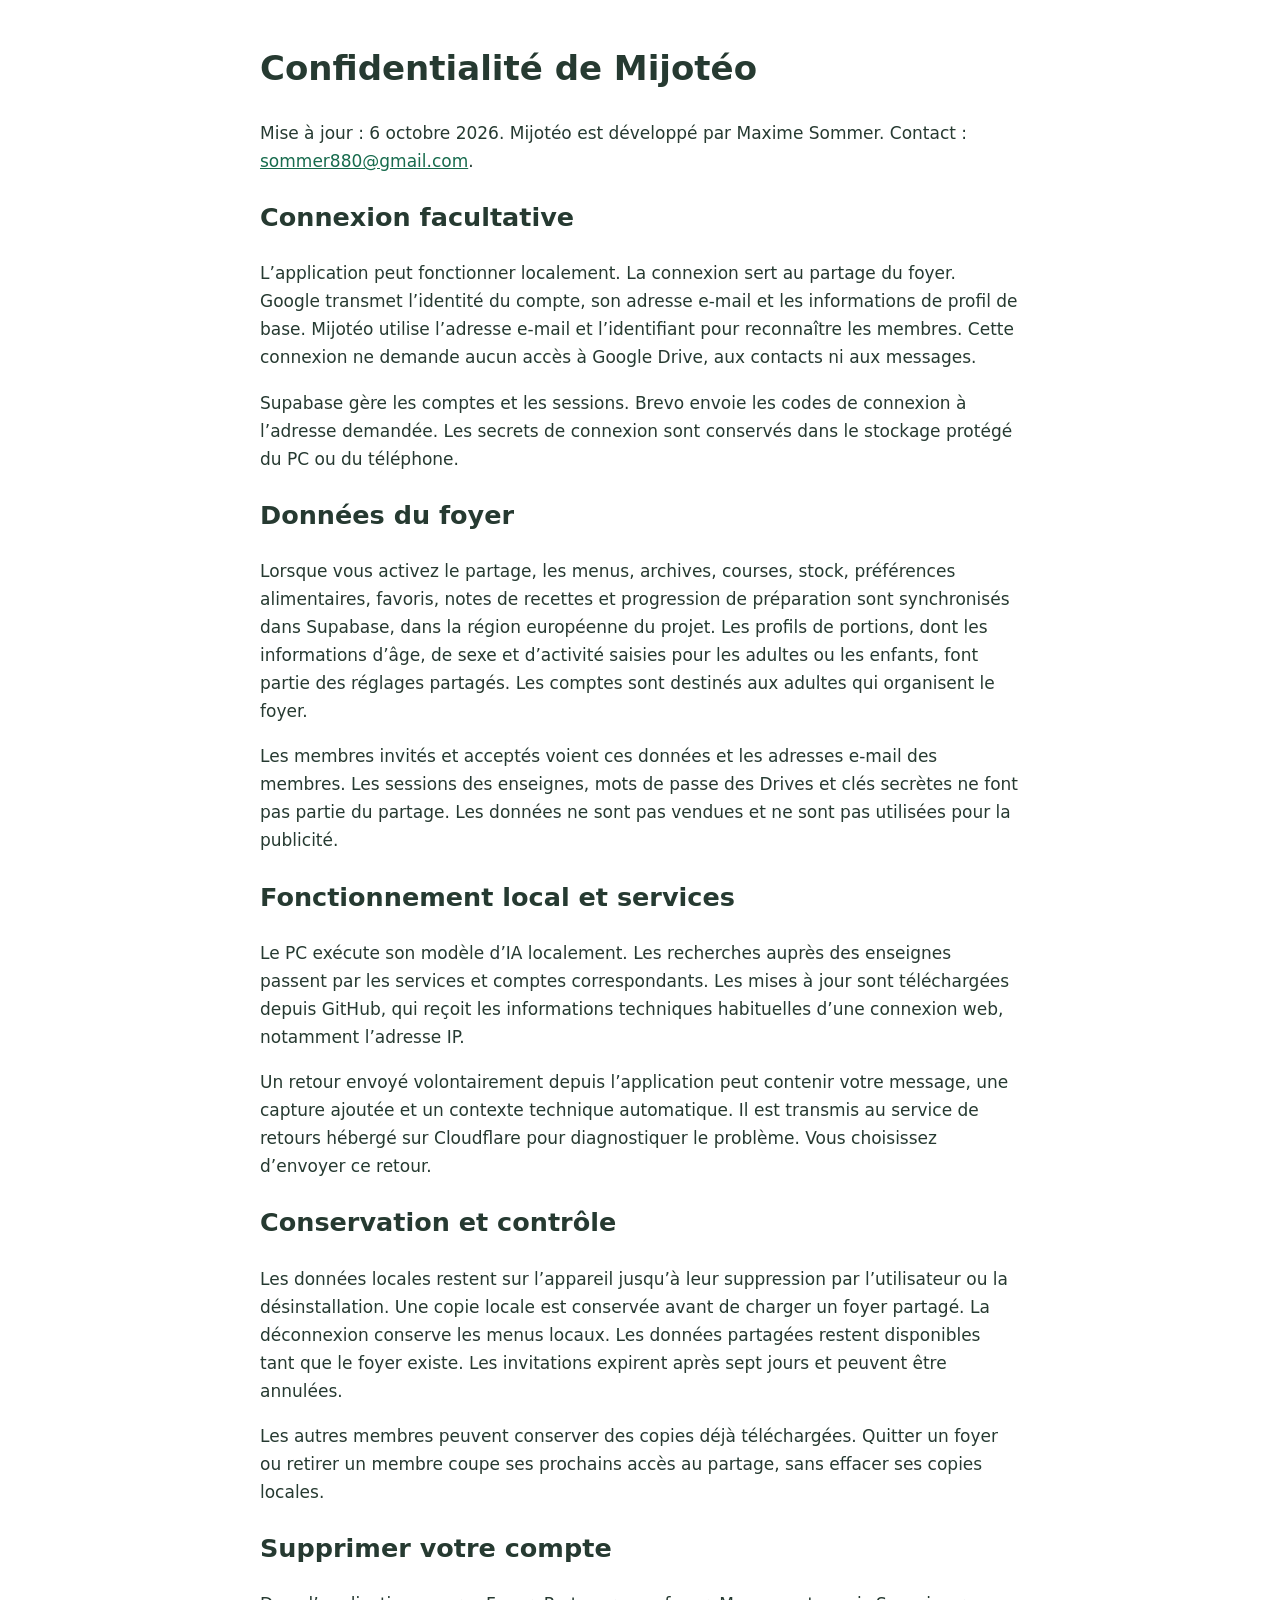
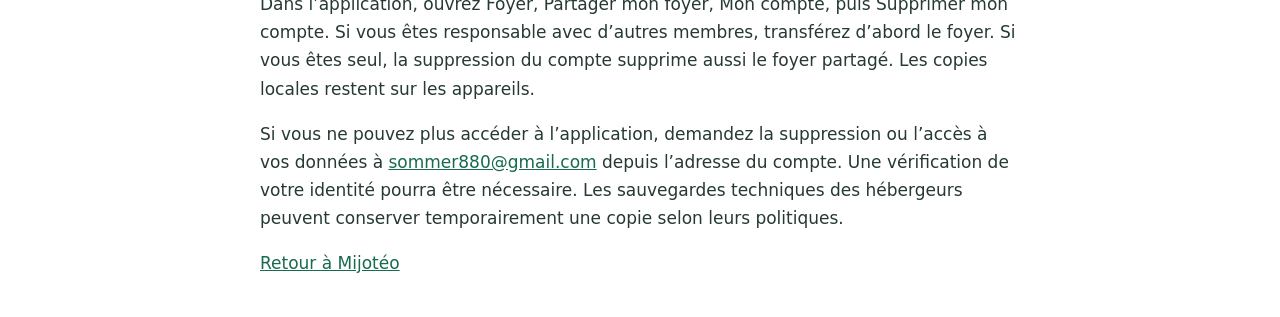
==== privacy.html @ 7514c8a6 "docs: publish Mijotéo downloads and privacy information" ====
<!doctype html><html lang="fr"><meta charset="utf-8"><meta name="viewport" content="width=device-width,initial-scale=1"><title>Confidentialité — Mijotéo</title><style>body{font:17px/1.65 system-ui;max-width:760px;margin:40px auto;padding:0 24px;color:#263a31}a{color:#176b4d}</style>
<h1>Confidentialité de Mijotéo</h1><p>Mise à jour : 6 octobre 2026. Mijotéo est développé par Maxime Sommer. Contact : <a href="mailto:sommer880@gmail.com">sommer880@gmail.com</a>.</p>
<h2>Connexion facultative</h2><p>L’application peut fonctionner localement. La connexion sert au partage du foyer. Google transmet l’identité du compte, son adresse e-mail et les informations de profil de base. Mijotéo utilise l’adresse e-mail et l’identifiant pour reconnaître les membres. Cette connexion ne demande aucun accès à Google Drive, aux contacts ni aux messages.</p>
<p>Supabase gère les comptes et les sessions. Brevo envoie les codes de connexion à l’adresse demandée. Les secrets de connexion sont conservés dans le stockage protégé du PC ou du téléphone.</p>
<h2>Données du foyer</h2><p>Lorsque vous activez le partage, les menus, archives, courses, stock, préférences alimentaires, favoris, notes de recettes et progression de préparation sont synchronisés dans Supabase, dans la région européenne du projet. Les profils de portions, dont les informations d’âge, de sexe et d’activité saisies pour les adultes ou les enfants, font partie des réglages partagés. Les comptes sont destinés aux adultes qui organisent le foyer.</p>
<p>Les membres invités et acceptés voient ces données et les adresses e-mail des membres. Les sessions des enseignes, mots de passe des Drives et clés secrètes ne font pas partie du partage. Les données ne sont pas vendues et ne sont pas utilisées pour la publicité.</p>
<h2>Fonctionnement local et services</h2><p>Le PC exécute son modèle d’IA localement. Les recherches auprès des enseignes passent par les services et comptes correspondants. Les mises à jour sont téléchargées depuis GitHub, qui reçoit les informations techniques habituelles d’une connexion web, notamment l’adresse IP.</p>
<p>Un retour envoyé volontairement depuis l’application peut contenir votre message, une capture ajoutée et un contexte technique automatique. Il est transmis au service de retours hébergé sur Cloudflare pour diagnostiquer le problème. Vous choisissez d’envoyer ce retour.</p>
<h2>Conservation et contrôle</h2><p>Les données locales restent sur l’appareil jusqu’à leur suppression par l’utilisateur ou la désinstallation. Une copie locale est conservée avant de charger un foyer partagé. La déconnexion conserve les menus locaux. Les données partagées restent disponibles tant que le foyer existe. Les invitations expirent après sept jours et peuvent être annulées.</p>
<p>Les autres membres peuvent conserver des copies déjà téléchargées. Quitter un foyer ou retirer un membre coupe ses prochains accès au partage, sans effacer ses copies locales.</p>
<h2>Supprimer votre compte</h2><p>Dans l’application, ouvrez Foyer, Partager mon foyer, Mon compte, puis Supprimer mon compte. Si vous êtes responsable avec d’autres membres, transférez d’abord le foyer. Si vous êtes seul, la suppression du compte supprime aussi le foyer partagé. Les copies locales restent sur les appareils.</p>
<p>Si vous ne pouvez plus accéder à l’application, demandez la suppression ou l’accès à vos données à <a href="mailto:sommer880@gmail.com">sommer880@gmail.com</a> depuis l’adresse du compte. Une vérification de votre identité pourra être nécessaire. Les sauvegardes techniques des hébergeurs peuvent conserver temporairement une copie selon leurs politiques.</p>
<p><a href="index.html">Retour à Mijotéo</a></p>
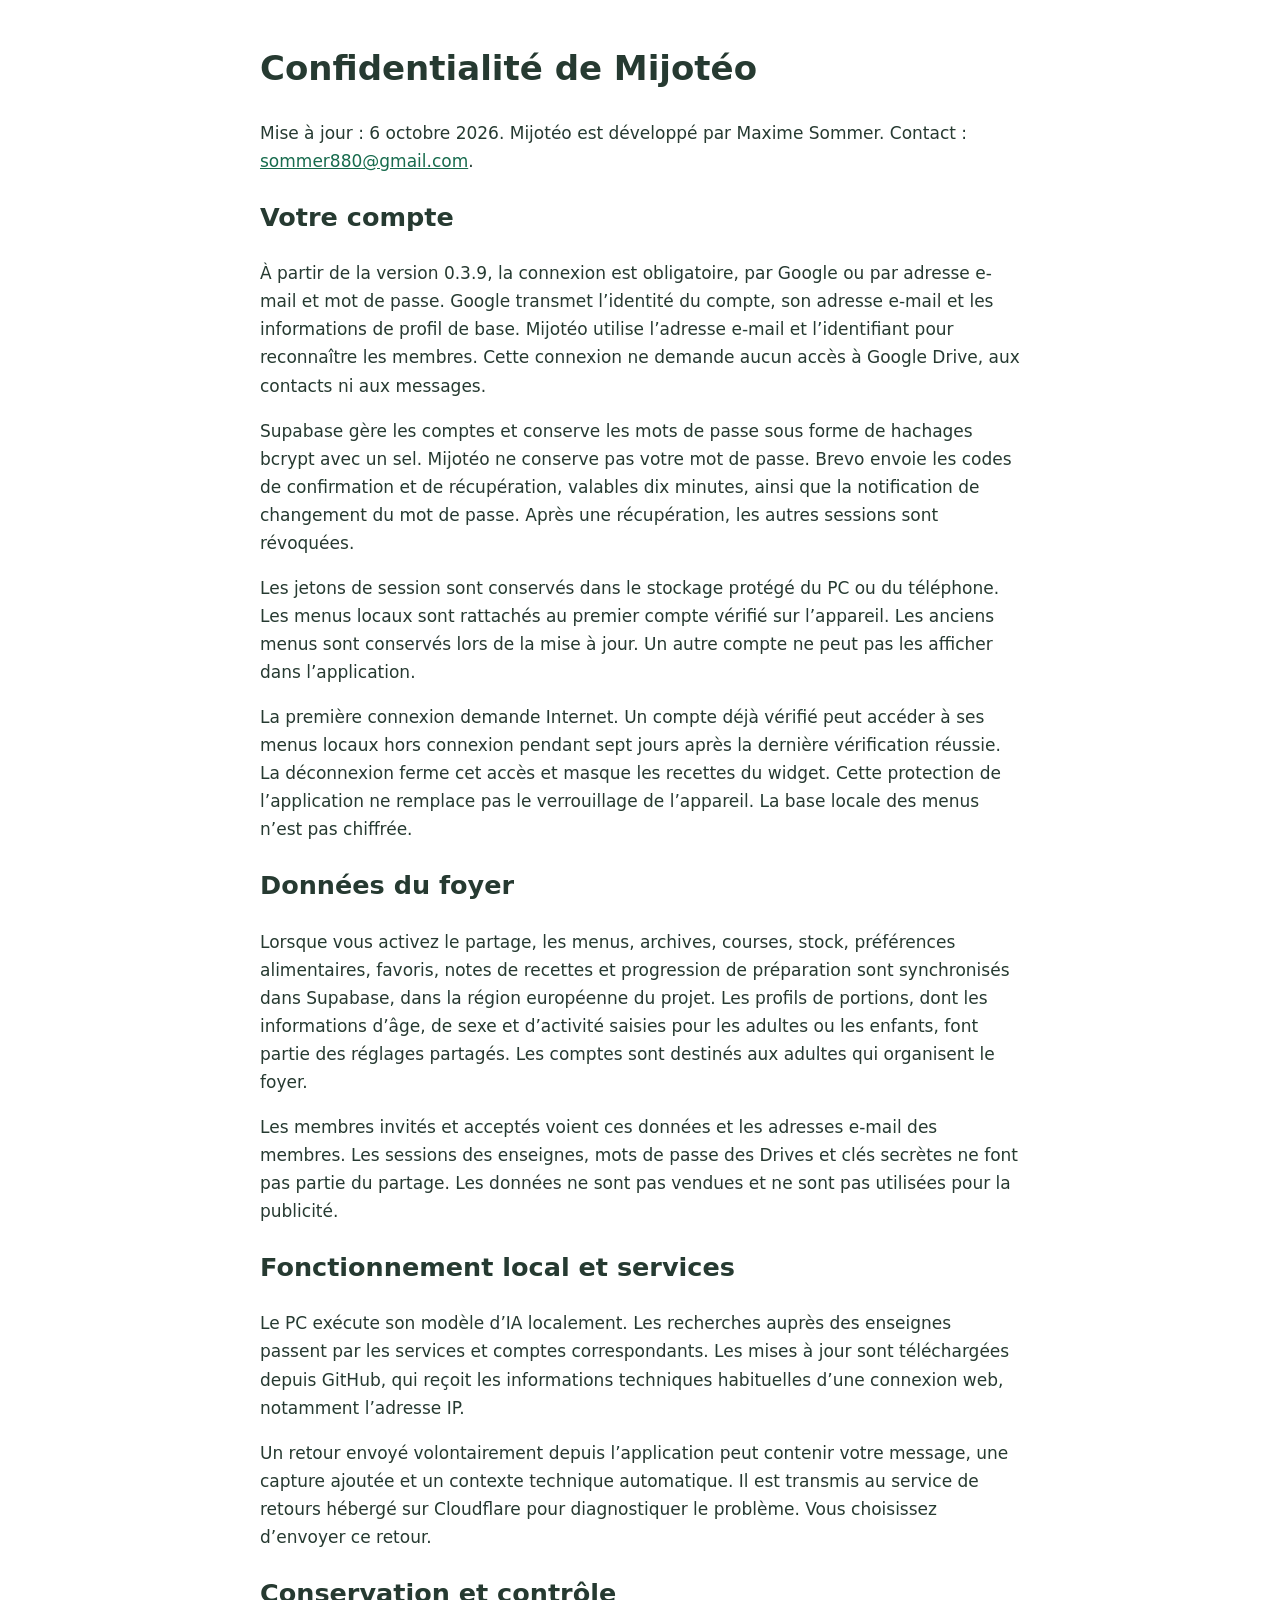
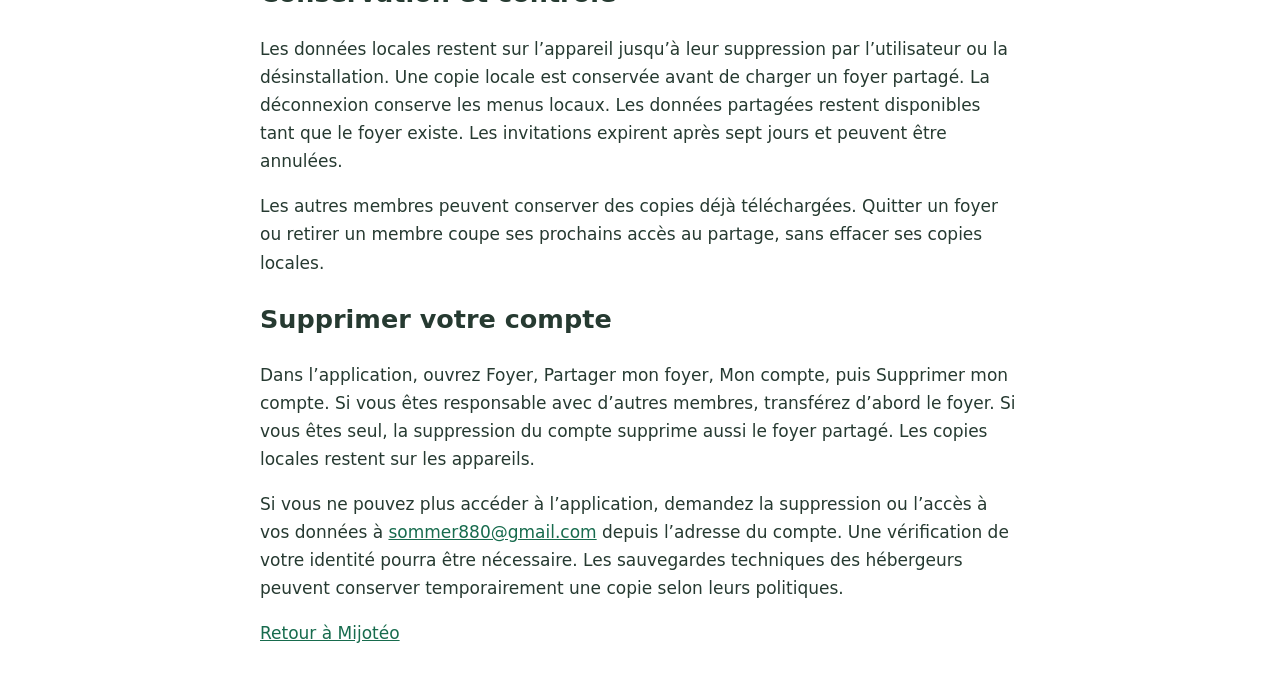
==== commit d478b227: "docs: explain mandatory login and password recovery" ====
--- a/privacy.html
+++ b/privacy.html
@@ -1,7 +1,9 @@
 <!doctype html><html lang="fr"><meta charset="utf-8"><meta name="viewport" content="width=device-width,initial-scale=1"><title>Confidentialité — Mijotéo</title><style>body{font:17px/1.65 system-ui;max-width:760px;margin:40px auto;padding:0 24px;color:#263a31}a{color:#176b4d}</style>
 <h1>Confidentialité de Mijotéo</h1><p>Mise à jour : 6 octobre 2026. Mijotéo est développé par Maxime Sommer. Contact : <a href="mailto:sommer880@gmail.com">sommer880@gmail.com</a>.</p>
-<h2>Connexion facultative</h2><p>L’application peut fonctionner localement. La connexion sert au partage du foyer. Google transmet l’identité du compte, son adresse e-mail et les informations de profil de base. Mijotéo utilise l’adresse e-mail et l’identifiant pour reconnaître les membres. Cette connexion ne demande aucun accès à Google Drive, aux contacts ni aux messages.</p>
-<p>Supabase gère les comptes et les sessions. Brevo envoie les codes de connexion à l’adresse demandée. Les secrets de connexion sont conservés dans le stockage protégé du PC ou du téléphone.</p>
+<h2>Votre compte</h2><p>À partir de la version 0.3.9, la connexion est obligatoire, par Google ou par adresse e-mail et mot de passe. Google transmet l’identité du compte, son adresse e-mail et les informations de profil de base. Mijotéo utilise l’adresse e-mail et l’identifiant pour reconnaître les membres. Cette connexion ne demande aucun accès à Google Drive, aux contacts ni aux messages.</p>
+<p>Supabase gère les comptes et conserve les mots de passe sous forme de hachages bcrypt avec un sel. Mijotéo ne conserve pas votre mot de passe. Brevo envoie les codes de confirmation et de récupération, valables dix minutes, ainsi que la notification de changement du mot de passe. Après une récupération, les autres sessions sont révoquées.</p>
+<p>Les jetons de session sont conservés dans le stockage protégé du PC ou du téléphone. Les menus locaux sont rattachés au premier compte vérifié sur l’appareil. Les anciens menus sont conservés lors de la mise à jour. Un autre compte ne peut pas les afficher dans l’application.</p>
+<p>La première connexion demande Internet. Un compte déjà vérifié peut accéder à ses menus locaux hors connexion pendant sept jours après la dernière vérification réussie. La déconnexion ferme cet accès et masque les recettes du widget. Cette protection de l’application ne remplace pas le verrouillage de l’appareil. La base locale des menus n’est pas chiffrée.</p>
 <h2>Données du foyer</h2><p>Lorsque vous activez le partage, les menus, archives, courses, stock, préférences alimentaires, favoris, notes de recettes et progression de préparation sont synchronisés dans Supabase, dans la région européenne du projet. Les profils de portions, dont les informations d’âge, de sexe et d’activité saisies pour les adultes ou les enfants, font partie des réglages partagés. Les comptes sont destinés aux adultes qui organisent le foyer.</p>
 <p>Les membres invités et acceptés voient ces données et les adresses e-mail des membres. Les sessions des enseignes, mots de passe des Drives et clés secrètes ne font pas partie du partage. Les données ne sont pas vendues et ne sont pas utilisées pour la publicité.</p>
 <h2>Fonctionnement local et services</h2><p>Le PC exécute son modèle d’IA localement. Les recherches auprès des enseignes passent par les services et comptes correspondants. Les mises à jour sont téléchargées depuis GitHub, qui reçoit les informations techniques habituelles d’une connexion web, notamment l’adresse IP.</p>
